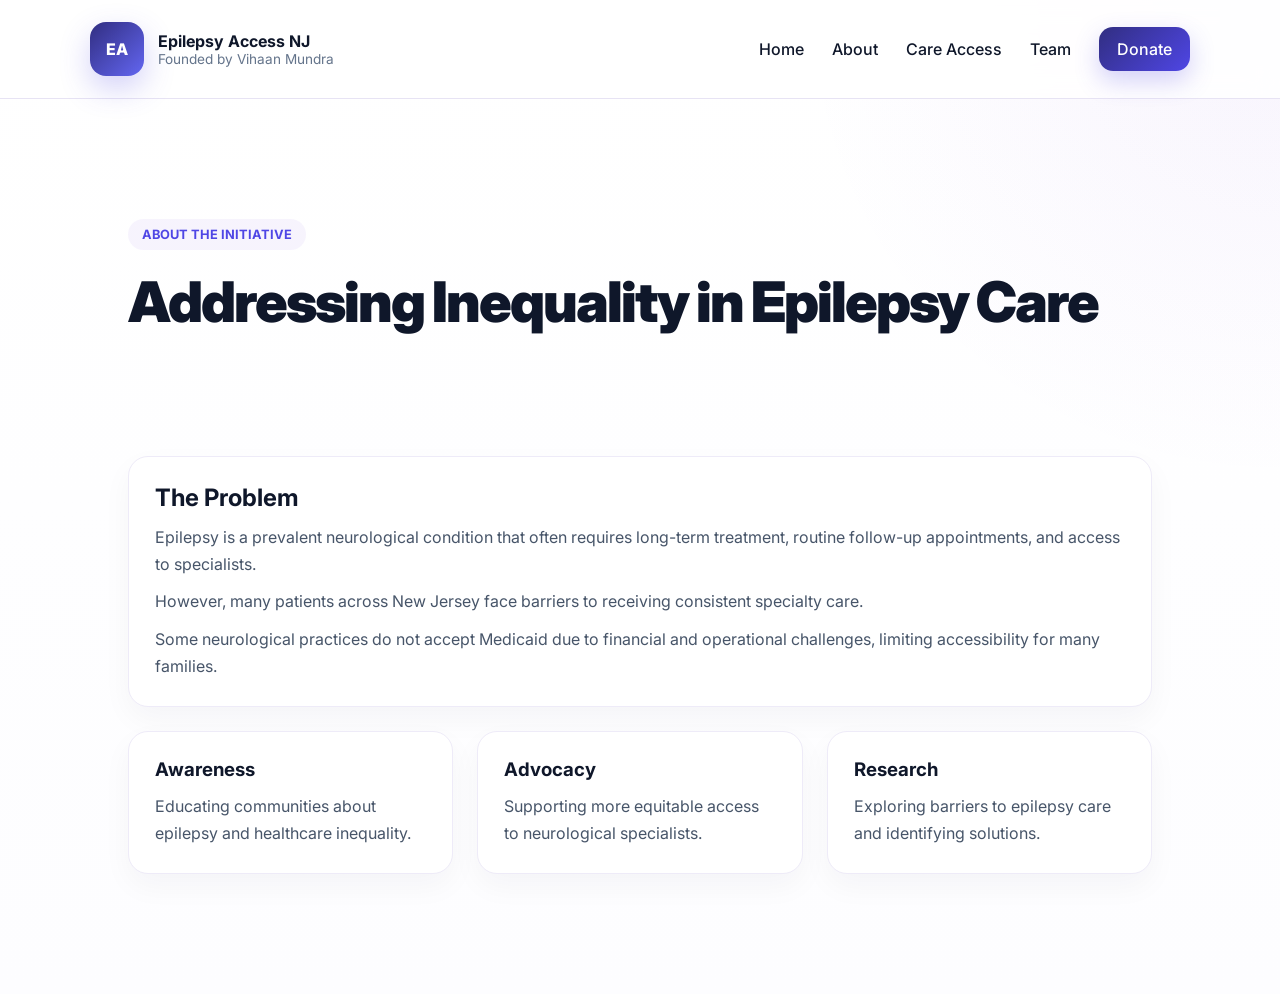
==== about.html @ 3cfb02eb "Add files via upload" ====
<!DOCTYPE html>
<html lang="en">
<head>
    <meta charset="UTF-8">
    <meta name="viewport" content="width=device-width, initial-scale=1.0">
    <title>About | Epilepsy Access NJ</title>
    <link rel="stylesheet" href="style.css">
    <link href="https://fonts.googleapis.com/css2?family=Inter:wght@300;400;500;600;700;800;900&display=swap" rel="stylesheet">
</head>
<body>

    <nav class="navbar">
        <div class="logo-container">
            <div class="logo-box">EA</div>
            <div class="logo-text">
                <h2>Epilepsy Access NJ</h2>
                <p>Founded by Vihaan Mundra</p>
            </div>
        </div>
        <ul class="nav-links">
            <li><a href="index.html">Home</a></li>
            <li><a href="about.html">About</a></li>
            <li><a href="care.html">Care Access</a></li>
            <li><a href="team.html">Team</a></li>
            <li><a href="donate.html" class="donate-nav-btn">Donate</a></li>
        </ul>
    </nav>

    <section class="page-hero">
        <p class="section-tag">ABOUT THE INITIATIVE</p>
        <h1>Addressing Inequality in Epilepsy Care</h1>
    </section>

    <section class="content-section">
        <div class="content-grid">
            <div class="content-card large-card">
                <h2>The Problem</h2>
                <p>Epilepsy is a prevalent neurological condition that often requires long-term treatment, routine follow-up appointments, and access to specialists.</p>
                <p>However, many patients across New Jersey face barriers to receiving consistent specialty care.</p>
                <p>Some neurological practices do not accept Medicaid due to financial and operational challenges, limiting accessibility for many families.</p>
            </div>
            <div class="content-card">
                <h3>Awareness</h3>
                <p>Educating communities about epilepsy and healthcare inequality.</p>
            </div>
            <div class="content-card">
                <h3>Advocacy</h3>
                <p>Supporting more equitable access to neurological specialists.</p>
            </div>
            <div class="content-card">
                <h3>Research</h3>
                <p>Exploring barriers to epilepsy care and identifying solutions.</p>
            </div>
        </div>
    </section>

</body>
</html>
---- style.css ----
/* =========================
   RESET
========================= */

* {
    margin: 0;
    padding: 0;
    box-sizing: border-box;
}

html {
    scroll-behavior: smooth;
}

body {
    font-family: 'Inter', sans-serif;
    background:
        radial-gradient(circle at top right, rgba(109,40,217,0.05), transparent 30%),
        linear-gradient(to bottom, #ffffff, #fdfdff);
    color: #0f172a;
    min-height: 100vh;
}

/* =========================
   NAVBAR (LIGHT THEME)
========================= */

.navbar {
    width: 100%;
    display: flex;
    justify-content: space-between;
    align-items: center;

    padding: 22px 7%;
    position: sticky;
    top: 0;
    z-index: 1000;

    backdrop-filter: blur(14px);
    background: rgba(255,255,255,0.85);
    border-bottom: 1px solid rgba(225,220,242,0.8);
}

/* index.html uses .logo-container; other pages use .logo */
.logo-container,
.logo {
    display: flex;
    align-items: center;
    gap: 14px;
}

/* index.html uses .logo-box; other pages use .logo-icon */
.logo-box,
.logo-icon {
    width: 54px;
    height: 54px;
    border-radius: 16px;

    display: flex;
    justify-content: center;
    align-items: center;

    font-weight: 800;
    font-size: 1rem;
    color: white;

    background: linear-gradient(135deg, #312e81, #6366f1);
    box-shadow: 0 12px 30px rgba(79,70,229,0.25);

    /* keep it from stretching when used as <span> */
    flex-shrink: 0;
}

.logo-text h2,
.logo h2 {
    font-size: 1rem;
    font-weight: 700;
}

.logo-text p,
.logo p {
    font-size: 0.85rem;
    color: #64748b;
}

.nav-links {
    display: flex;
    gap: 28px;
    list-style: none;
}

.nav-links a {
    text-decoration: none;
    color: #0f172a;
    font-weight: 500;
    transition: 0.25s ease;
}

.nav-links a:hover {
    color: #4f46e5;
}

/* index.html uses .donate-nav-btn; other pages use .nav-btn */
.donate-nav-btn,
.nav-btn {
    padding: 12px 18px;
    border-radius: 14px;

    background: linear-gradient(135deg, #312e81, #4f46e5);
    color: white !important;

    box-shadow: 0 10px 25px rgba(79,70,229,0.25);
}

/* =========================
   HERO (HOME PAGE)
========================= */

.hero {
    width: 100%;
    min-height: calc(100vh - 90px);

    display: flex;
    justify-content: space-between;
    align-items: center;

    padding: 70px 7%;
    gap: 70px;
}

.hero-left {
    max-width: 720px;
}

.hero-badge {
    display: inline-block;
    padding: 10px 18px;
    border-radius: 999px;

    background: rgba(109,40,217,0.05);
    color: #4f46e5;

    font-weight: 700;
    margin-bottom: 26px;
}

.hero-left h1 {
    font-size: 5rem;
    font-weight: 900;
    line-height: 1.05;
    letter-spacing: -3px;
}

.hero-left h1 span {
    color: #4f46e5;
}

.hero-description {
    margin-top: 22px;
    color: #475569;
    font-size: 1.1rem;
    line-height: 1.8;
}

.hero-buttons {
    margin-top: 38px;
    display: flex;
    gap: 16px;
}

.primary-btn,
.secondary-btn {
    padding: 16px 26px;
    border-radius: 14px;
    font-weight: 700;
    text-decoration: none;
    transition: 0.25s ease;
}

.primary-btn {
    background: linear-gradient(135deg, #312e81, #4f46e5);
    color: white;
}

.secondary-btn {
    background: white;
    border: 1px solid #eeebf8;
    color: #0f172a;
}

.primary-btn:hover,
.secondary-btn:hover {
    transform: translateY(-4px);
}

/* =========================
   STATS CARDS
========================= */

.hero-right {
    width: 420px;
    display: flex;
    flex-direction: column;
    gap: 20px;
}

.stat-card {
    background: rgba(255,255,255,0.7);
    border: 1px solid rgba(225,220,242,0.9);
    border-radius: 26px;
    padding: 28px;

    box-shadow: 0 18px 40px rgba(15,23,42,0.06);
    transition: 0.25s ease;
}

.stat-card:hover {
    transform: translateY(-6px);
}

.stat-header {
    display: flex;
    align-items: center;
    gap: 10px;
    margin-bottom: 16px;
}

.stat-icon {
    width: 10px;
    height: 10px;
    border-radius: 50%;
    background: #4f46e5;
}

.stat-header span {
    font-size: 0.75rem;
    letter-spacing: 1px;
    color: #64748b;
    font-weight: 700;
}

.stat-card h2 {
    font-size: 2.8rem;
    margin-bottom: 10px;
}

.stat-card p {
    color: #475569;
    line-height: 1.6;
}

/* =========================
   PAGE HERO (ALL OTHER PAGES)
========================= */

.page-hero {
    padding: 120px 10% 60px;
}

.section-tag {
    display: inline-block;
    padding: 8px 14px;
    border-radius: 999px;

    background: rgba(109,40,217,0.05);
    color: #4f46e5;

    font-weight: 700;
    font-size: 0.8rem;

    margin-bottom: 18px;
}

.page-hero h1 {
    font-size: 3.5rem;
    font-weight: 900;
    letter-spacing: -2px;
}

/* =========================
   CONTENT SECTIONS (ABOUT STYLE)
========================= */

.content-section {
    padding: 60px 10% 120px;
}

.content-grid {
    display: grid;
    grid-template-columns: repeat(3, 1fr);
    gap: 24px;
}

.content-card {
    background: white;
    border: 1px solid #eeebf8;
    border-radius: 20px;
    padding: 26px;

    box-shadow: 0 12px 30px rgba(15,23,42,0.04);
    transition: 0.25s ease;
}

.content-card:hover {
    transform: translateY(-6px);
    border-color: rgba(79,70,229,0.3);
}

.large-card {
    grid-column: 1 / -1;
}

.content-card h2,
.content-card h3 {
    margin-bottom: 12px;
}

.content-card p {
    color: #475569;
    line-height: 1.7;
    margin-bottom: 10px;
}

.content-card p:last-child {
    margin-bottom: 0;
}

/* =========================
   TEAM / CARE / DONATE SHARED
========================= */

.grid {
    display: grid;
    grid-template-columns: repeat(auto-fit, minmax(260px, 1fr));
    gap: 22px;
}

.card {
    background: white;
    border: 1px solid #eeebf8;
    border-radius: 20px;
    padding: 24px;
    transition: 0.25s ease;
}

.card:hover {
    transform: translateY(-6px);
    border-color: rgba(79,70,229,0.3);
}

/* =========================
   DONATE BOX
========================= */

.donate-box {
    max-width: 700px;
    margin: auto;
    text-align: center;

    background: white;
    border: 1px solid #eeebf8;
    border-radius: 24px;

    padding: 60px;
}

.donate-btn {
    display: inline-block;
    margin-top: 20px;

    padding: 16px 30px;
    border-radius: 14px;

    background: linear-gradient(135deg, #312e81, #4f46e5);
    color: white;
    font-weight: 700;
    text-decoration: none;
}

/* =========================
   RESPONSIVE
========================= */

@media (max-width: 1000px) {
    .hero {
        flex-direction: column;
        align-items: flex-start;
    }

    .hero-right {
        width: 100%;
    }

    .hero-left h1 {
        font-size: 3.2rem;
    }

    .content-grid {
        grid-template-columns: 1fr;
    }

    .large-card {
        grid-column: 1 / -1;
    }
}

@media (max-width: 600px) {
    .hero-left h1 {
        font-size: 2.6rem;
    }

    .hero-buttons {
        flex-direction: column;
    }

    .page-hero h1 {
        font-size: 2.4rem;
    }

    .navbar {
        padding: 16px 5%;
    }
}
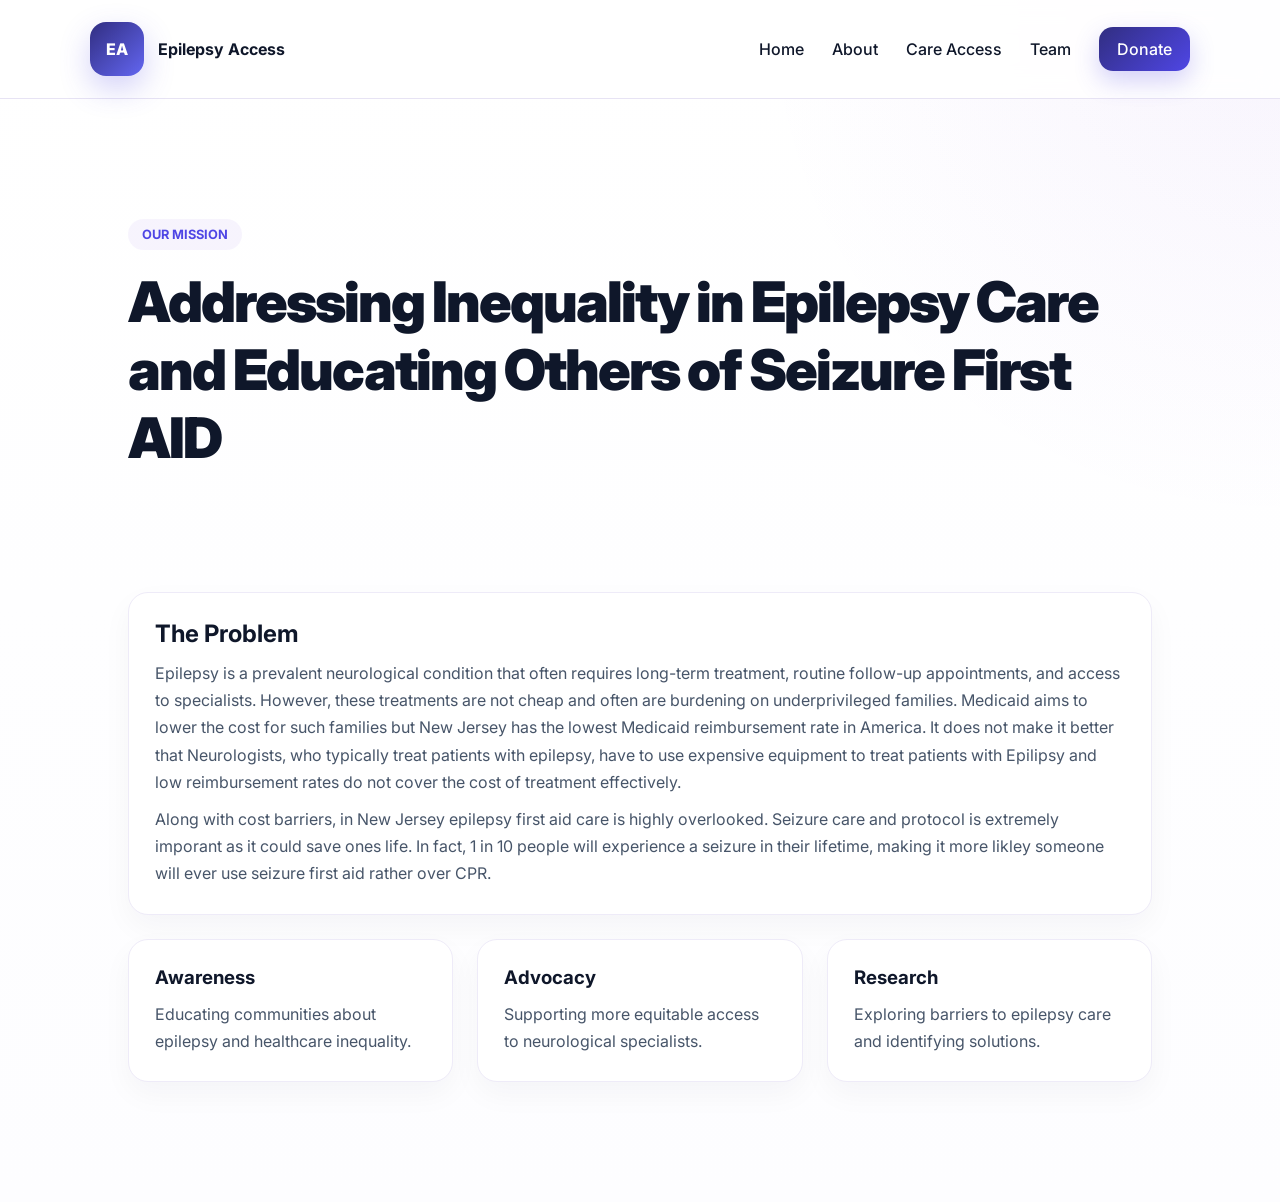
==== commit b1ea2f5b: "Revise about section with updated mission and details Updated the mission statement and added detail" ====
--- a/about.html
+++ b/about.html
@@ -13,8 +13,8 @@
         <div class="logo-container">
             <div class="logo-box">EA</div>
             <div class="logo-text">
-                <h2>Epilepsy Access NJ</h2>
-                <p>Founded by Vihaan Mundra</p>
+                <h2>Epilepsy Access</h2>
+                <p></p>
             </div>
         </div>
         <ul class="nav-links">
@@ -27,17 +27,22 @@
     </nav>
 
     <section class="page-hero">
-        <p class="section-tag">ABOUT THE INITIATIVE</p>
-        <h1>Addressing Inequality in Epilepsy Care</h1>
+        <p class="section-tag">OUR MISSION</p>
+        <h1>Addressing Inequality in Epilepsy Care and Educating Others of Seizure First AID</h1>
     </section>
 
     <section class="content-section">
         <div class="content-grid">
             <div class="content-card large-card">
                 <h2>The Problem</h2>
-                <p>Epilepsy is a prevalent neurological condition that often requires long-term treatment, routine follow-up appointments, and access to specialists.</p>
-                <p>However, many patients across New Jersey face barriers to receiving consistent specialty care.</p>
-                <p>Some neurological practices do not accept Medicaid due to financial and operational challenges, limiting accessibility for many families.</p>
+                <p>Epilepsy is a prevalent neurological condition that often requires long-term treatment, routine follow-up appointments, and access to specialists. 
+                However, these treatments are not cheap and often are burdening on underprivileged families. Medicaid aims to lower the cost for such families
+                but New Jersey has the lowest Medicaid reimbursement rate in America. It does not make it better that Neurologists, who typically treat patients with epilepsy,
+                have to use expensive equipment to treat patients with Epilipsy and low reimbursement rates do not cover the cost of treatment effectively. </p>
+                <p>Along with cost barriers, in New Jersey epilepsy first aid care is highly overlooked. Seizure care and protocol is extremely imporant
+                    as it could save ones life. In fact, 1 in 10 people will experience a seizure in their lifetime, making it more likley someone will ever use 
+                    seizure first aid rather over CPR. </p>
+                
             </div>
             <div class="content-card">
                 <h3>Awareness</h3>
@@ -55,4 +60,4 @@
     </section>
 
 </body>
-</html>+</html>
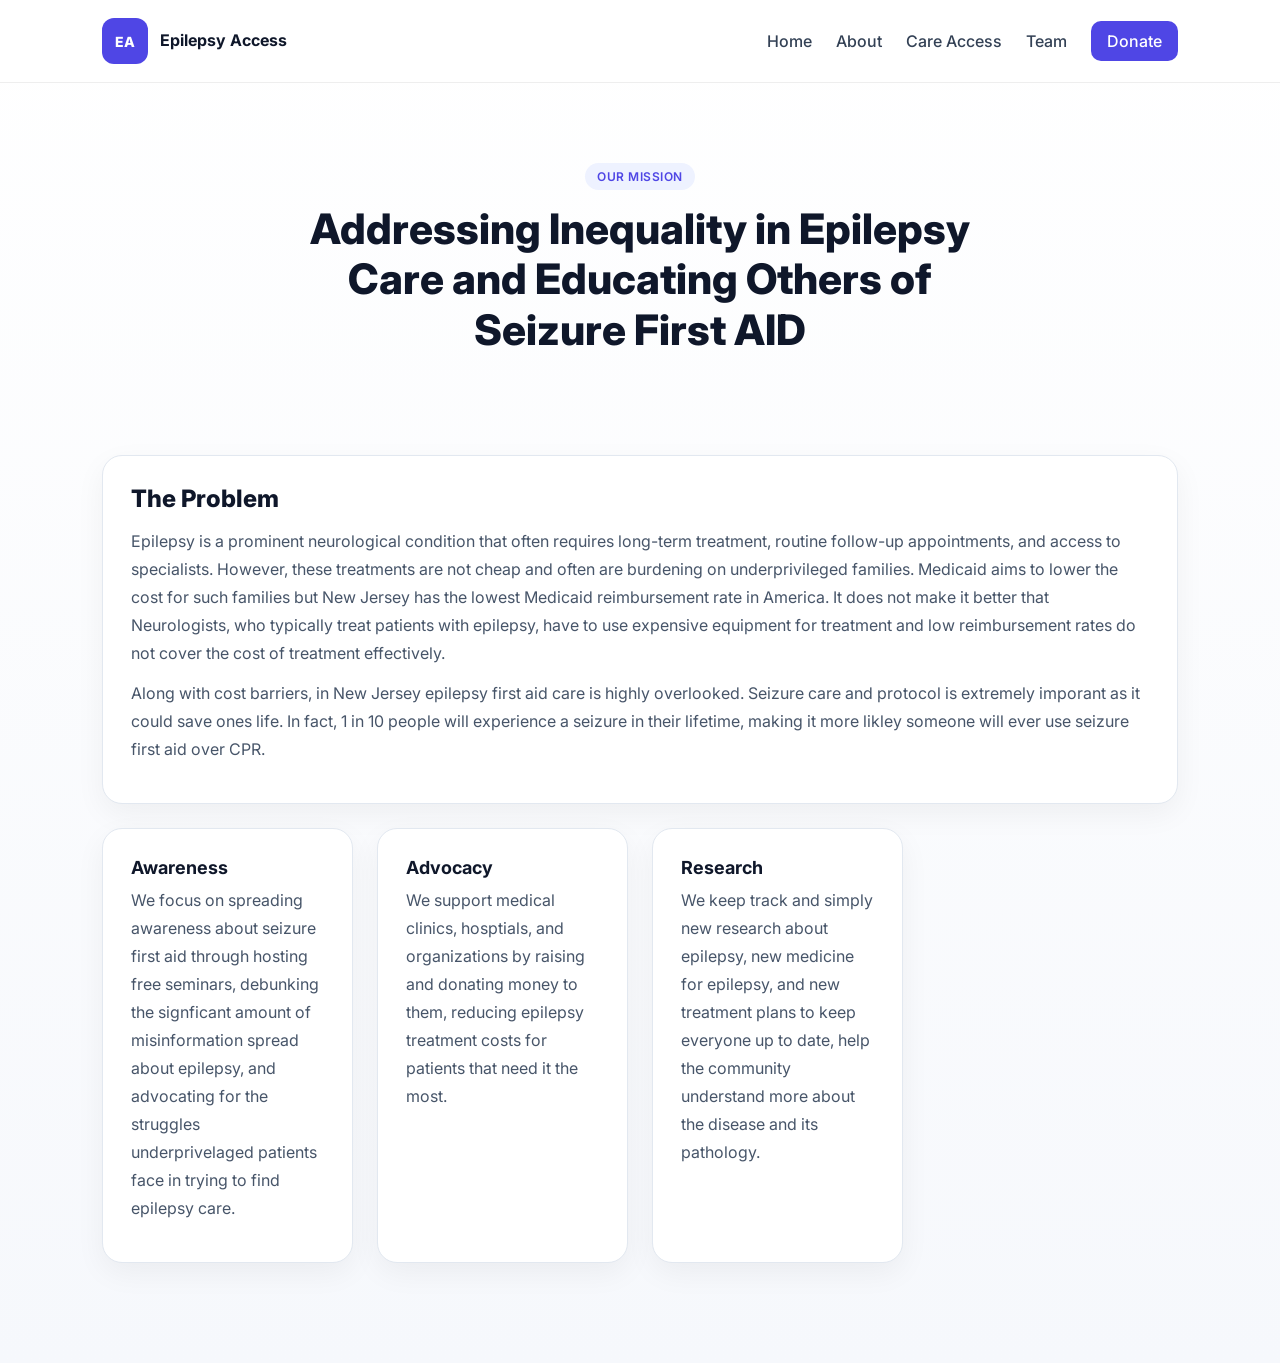
==== commit f5d2cec1: "Revise text for clarity and correctness in about.html" ====
--- a/about.html
+++ b/about.html
@@ -35,26 +35,28 @@
         <div class="content-grid">
             <div class="content-card large-card">
                 <h2>The Problem</h2>
-                <p>Epilepsy is a prevalent neurological condition that often requires long-term treatment, routine follow-up appointments, and access to specialists. 
+                <p>Epilepsy is a prominent neurological condition that often requires long-term treatment, routine follow-up appointments, and access to specialists. 
                 However, these treatments are not cheap and often are burdening on underprivileged families. Medicaid aims to lower the cost for such families
                 but New Jersey has the lowest Medicaid reimbursement rate in America. It does not make it better that Neurologists, who typically treat patients with epilepsy,
-                have to use expensive equipment to treat patients with Epilipsy and low reimbursement rates do not cover the cost of treatment effectively. </p>
+                have to use expensive equipment for treatment and low reimbursement rates do not cover the cost of treatment effectively. </p>
                 <p>Along with cost barriers, in New Jersey epilepsy first aid care is highly overlooked. Seizure care and protocol is extremely imporant
                     as it could save ones life. In fact, 1 in 10 people will experience a seizure in their lifetime, making it more likley someone will ever use 
-                    seizure first aid rather over CPR. </p>
+                    seizure first aid over CPR.</p>
                 
             </div>
             <div class="content-card">
                 <h3>Awareness</h3>
-                <p>Educating communities about epilepsy and healthcare inequality.</p>
+                <p>We focus on spreading awareness about seizure first aid through hosting free seminars, debunking the signficant amount of misinformation spread about epilepsy, 
+                    and advocating for the struggles underprivelaged patients face in trying to find epilepsy care.  </p>
             </div>
             <div class="content-card">
                 <h3>Advocacy</h3>
-                <p>Supporting more equitable access to neurological specialists.</p>
+                <p>We support medical clinics, hosptials, and organizations by raising and donating money to them, reducing epilepsy treatment costs for patients that need it the most. </p>
             </div>
             <div class="content-card">
                 <h3>Research</h3>
-                <p>Exploring barriers to epilepsy care and identifying solutions.</p>
+                <p>We keep track and simply new research about epilepsy, new medicine for epilepsy, and new treatment plans to keep everyone up to date, help the community understand more 
+                about the disease and its pathology.</p>
             </div>
         </div>
     </section>
--- a/style.css
+++ b/style.css
@@ -1,423 +1,399 @@
 /* =========================
    RESET
 ========================= */
-
 * {
     margin: 0;
     padding: 0;
     box-sizing: border-box;
 }
-
 html {
     scroll-behavior: smooth;
 }
-
 body {
-    font-family: 'Inter', sans-serif;
-    background:
-        radial-gradient(circle at top right, rgba(109,40,217,0.05), transparent 30%),
-        linear-gradient(to bottom, #ffffff, #fdfdff);
-    color: #0f172a;
-    min-height: 100vh;
-}
-
-/* =========================
-   NAVBAR (LIGHT THEME)
-========================= */
-
+    font-family: "Inter", sans-serif;
+    background: linear-gradient(180deg, #ffffff, #f6f8fc);
+    color: #0f172a;
+}
+
+/* =========================
+   NAVBAR
+========================= */
 .navbar {
-    width: 100%;
     display: flex;
     justify-content: space-between;
     align-items: center;
-
-    padding: 22px 7%;
+    padding: 18px 8%;
     position: sticky;
     top: 0;
-    z-index: 1000;
-
-    backdrop-filter: blur(14px);
-    background: rgba(255,255,255,0.85);
-    border-bottom: 1px solid rgba(225,220,242,0.8);
-}
-
-/* index.html uses .logo-container; other pages use .logo */
-.logo-container,
-.logo {
-    display: flex;
-    align-items: center;
-    gap: 14px;
-}
-
-/* index.html uses .logo-box; other pages use .logo-icon */
-.logo-box,
-.logo-icon {
-    width: 54px;
-    height: 54px;
-    border-radius: 16px;
-
+    background: rgba(255, 255, 255, 0.9);
+    backdrop-filter: blur(12px);
+    border-bottom: 1px solid #eee;
+    z-index: 100;
+}
+.logo-container {
+    display: flex;
+    align-items: center;
+    gap: 12px;
+}
+.logo-box {
+    width: 46px;
+    height: 46px;
     display: flex;
     justify-content: center;
     align-items: center;
-
-    font-weight: 800;
-    font-size: 1rem;
+    border-radius: 12px;
+    background: #4f46e5;
     color: white;
-
-    background: linear-gradient(135deg, #312e81, #6366f1);
-    box-shadow: 0 12px 30px rgba(79,70,229,0.25);
-
-    /* keep it from stretching when used as <span> */
+    font-weight: 800;
+    font-size: 14px;
     flex-shrink: 0;
 }
-
-.logo-text h2,
-.logo h2 {
-    font-size: 1rem;
+.logo-text h2 {
+    font-size: 16px;
     font-weight: 700;
-}
-
-.logo-text p,
-.logo p {
-    font-size: 0.85rem;
-    color: #64748b;
-}
-
+    color: #0f172a;
+    line-height: 1.2;
+}
+.logo-text p {
+    font-size: 12px;
+    color: #94a3b8;
+}
 .nav-links {
     display: flex;
-    gap: 28px;
+    gap: 24px;
     list-style: none;
-}
-
+    align-items: center;
+}
 .nav-links a {
     text-decoration: none;
-    color: #0f172a;
+    color: #334155;
     font-weight: 500;
-    transition: 0.25s ease;
-}
-
+    transition: color 0.2s;
+}
 .nav-links a:hover {
     color: #4f46e5;
 }
-
-/* index.html uses .donate-nav-btn; other pages use .nav-btn */
-.donate-nav-btn,
-.nav-btn {
-    padding: 12px 18px;
-    border-radius: 14px;
-
-    background: linear-gradient(135deg, #312e81, #4f46e5);
+.donate-nav-btn {
+    background: #4f46e5;
     color: white !important;
-
-    box-shadow: 0 10px 25px rgba(79,70,229,0.25);
-}
-
-/* =========================
-   HERO (HOME PAGE)
-========================= */
-
+    padding: 10px 16px;
+    border-radius: 10px;
+}
+.donate-nav-btn:hover {
+    background: #4338ca;
+    color: white !important;
+}
+
+/* =========================
+   HERO (INDEX PAGE)
+========================= */
 .hero {
-    width: 100%;
-    min-height: calc(100vh - 90px);
-
-    display: flex;
+    display: flex;
+    align-items: center;
     justify-content: space-between;
-    align-items: center;
-
-    padding: 70px 7%;
-    gap: 70px;
-}
-
+    gap: 48px;
+    padding: 80px 8%;
+    min-height: calc(100vh - 80px);
+}
 .hero-left {
-    max-width: 720px;
-}
-
+    flex: 1;
+    max-width: 560px;
+}
 .hero-badge {
     display: inline-block;
-    padding: 10px 18px;
+    padding: 6px 12px;
+    background: #eef2ff;
+    color: #4f46e5;
     border-radius: 999px;
-
-    background: rgba(109,40,217,0.05);
-    color: #4f46e5;
-
+    font-size: 12px;
     font-weight: 700;
-    margin-bottom: 26px;
-}
-
+    letter-spacing: 0.05em;
+    margin-bottom: 20px;
+}
 .hero-left h1 {
-    font-size: 5rem;
-    font-weight: 900;
-    line-height: 1.05;
-    letter-spacing: -3px;
-}
-
+    font-size: 48px;
+    font-weight: 800;
+    line-height: 1.15;
+    margin-bottom: 20px;
+    color: #0f172a;
+}
 .hero-left h1 span {
     color: #4f46e5;
 }
-
 .hero-description {
-    margin-top: 22px;
+    font-size: 16px;
     color: #475569;
-    font-size: 1.1rem;
-    line-height: 1.8;
-}
-
+    line-height: 1.75;
+    margin-bottom: 32px;
+}
 .hero-buttons {
-    margin-top: 38px;
-    display: flex;
-    gap: 16px;
-}
-
-.primary-btn,
+    display: flex;
+    gap: 14px;
+    flex-wrap: wrap;
+}
+.primary-btn {
+    display: inline-block;
+    padding: 14px 24px;
+    background: #4f46e5;
+    color: white;
+    border-radius: 12px;
+    font-weight: 600;
+    text-decoration: none;
+    transition: background 0.2s;
+}
+.primary-btn:hover {
+    background: #4338ca;
+}
 .secondary-btn {
-    padding: 16px 26px;
-    border-radius: 14px;
-    font-weight: 700;
+    display: inline-block;
+    padding: 14px 24px;
+    background: white;
+    color: #0f172a;
+    border-radius: 12px;
+    font-weight: 600;
     text-decoration: none;
-    transition: 0.25s ease;
-}
-
-.primary-btn {
-    background: linear-gradient(135deg, #312e81, #4f46e5);
-    color: white;
-}
-
-.secondary-btn {
-    background: white;
-    border: 1px solid #eeebf8;
-    color: #0f172a;
-}
-
-.primary-btn:hover,
+    border: 1px solid #e2e8f0;
+    transition: border-color 0.2s, color 0.2s;
+}
 .secondary-btn:hover {
-    transform: translateY(-4px);
-}
-
-/* =========================
-   STATS CARDS
-========================= */
-
+    border-color: #4f46e5;
+    color: #4f46e5;
+}
 .hero-right {
-    width: 420px;
     display: flex;
     flex-direction: column;
     gap: 20px;
-}
-
+    flex-shrink: 0;
+    width: 300px;
+}
+
+/* =========================
+   STAT CARDS (HERO)
+========================= */
 .stat-card {
-    background: rgba(255,255,255,0.7);
-    border: 1px solid rgba(225,220,242,0.9);
-    border-radius: 26px;
-    padding: 28px;
-
-    box-shadow: 0 18px 40px rgba(15,23,42,0.06);
-    transition: 0.25s ease;
-}
-
-.stat-card:hover {
-    transform: translateY(-6px);
-}
-
+    background: white;
+    border: 1px solid #e2e8f0;
+    border-radius: 18px;
+    padding: 24px;
+    box-shadow: 0 8px 24px rgba(0, 0, 0, 0.06);
+}
 .stat-header {
     display: flex;
     align-items: center;
     gap: 10px;
-    margin-bottom: 16px;
-}
-
+    margin-bottom: 10px;
+}
 .stat-icon {
     width: 10px;
     height: 10px;
+    background: #4f46e5;
     border-radius: 50%;
-    background: #4f46e5;
-}
-
+}
 .stat-header span {
-    font-size: 0.75rem;
-    letter-spacing: 1px;
+    font-size: 11px;
+    font-weight: 700;
+    color: #94a3b8;
+    letter-spacing: 0.06em;
+}
+.stat-card h2 {
+    font-size: 32px;
+    font-weight: 800;
+    color: #0f172a;
+    margin-bottom: 6px;
+}
+.stat-card p {
+    font-size: 14px;
     color: #64748b;
-    font-weight: 700;
-}
-
-.stat-card h2 {
-    font-size: 2.8rem;
-    margin-bottom: 10px;
-}
-
-.stat-card p {
-    color: #475569;
     line-height: 1.6;
 }
 
 /* =========================
-   PAGE HERO (ALL OTHER PAGES)
-========================= */
-
+   PAGE HERO (INNER PAGES)
+========================= */
 .page-hero {
-    padding: 120px 10% 60px;
-}
-
+    text-align: center;
+    padding: 80px 20px 40px;
+}
 .section-tag {
     display: inline-block;
-    padding: 8px 14px;
+    padding: 6px 12px;
+    background: #eef2ff;
+    color: #4f46e5;
     border-radius: 999px;
-
-    background: rgba(109,40,217,0.05);
-    color: #4f46e5;
-
-    font-weight: 700;
-    font-size: 0.8rem;
-
-    margin-bottom: 18px;
-}
-
+    font-size: 12px;
+    font-weight: 600;
+    letter-spacing: 0.04em;
+    margin-bottom: 14px;
+}
 .page-hero h1 {
-    font-size: 3.5rem;
-    font-weight: 900;
-    letter-spacing: -2px;
-}
-
-/* =========================
-   CONTENT SECTIONS (ABOUT STYLE)
-========================= */
-
+    font-size: 42px;
+    font-weight: 800;
+    max-width: 700px;
+    margin: 0 auto;
+    line-height: 1.2;
+}
+
+/* =========================
+   CONTENT SECTION
+========================= */
 .content-section {
-    padding: 60px 10% 120px;
-}
-
+    padding: 60px 8% 100px;
+}
 .content-grid {
     display: grid;
-    grid-template-columns: repeat(3, 1fr);
+    grid-template-columns: repeat(auto-fit, minmax(240px, 1fr));
     gap: 24px;
-}
-
+    max-width: 1100px;
+    margin: 0 auto;
+}
 .content-card {
     background: white;
-    border: 1px solid #eeebf8;
+    border: 1px solid #e2e8f0;
     border-radius: 20px;
-    padding: 26px;
-
-    box-shadow: 0 12px 30px rgba(15,23,42,0.04);
-    transition: 0.25s ease;
-}
-
-.content-card:hover {
-    transform: translateY(-6px);
-    border-color: rgba(79,70,229,0.3);
-}
-
+    padding: 28px;
+    box-shadow: 0 10px 30px rgba(0, 0, 0, 0.05);
+}
+.content-card h2 {
+    font-size: 24px;
+    font-weight: 800;
+    color: #0f172a;
+    margin-bottom: 14px;
+}
+.content-card h3 {
+    font-size: 18px;
+    font-weight: 700;
+    color: #0f172a;
+    margin-bottom: 8px;
+}
+.content-card p {
+    color: #475569;
+    line-height: 1.75;
+    margin-bottom: 12px;
+}
 .large-card {
     grid-column: 1 / -1;
 }
 
-.content-card h2,
-.content-card h3 {
-    margin-bottom: 12px;
-}
-
-.content-card p {
+/* =========================
+   TEAM PAGE
+========================= */
+.team-wrapper {
+    display: flex;
+    justify-content: center;
+    padding: 70px 20px 120px;
+}
+.team-box {
+    display: grid;
+    grid-template-columns: 360px 1fr;
+    gap: 40px;
+    max-width: 1000px;
+    width: 100%;
+    background: white;
+    border: 1px solid #eee;
+    border-radius: 24px;
+    padding: 32px;
+    box-shadow: 0 20px 50px rgba(0, 0, 0, 0.08);
+    align-items: center;
+}
+.team-img {
+    width: 360px;
+    height: 420px;
+    border-radius: 18px;
+    overflow: hidden;
+}
+.team-img img {
+    width: 100%;
+    height: 100%;
+    object-fit: cover;
+    object-position: top;
+    display: block;
+}
+.team-text h2 {
+    font-size: 36px;
+    font-weight: 800;
+    margin-bottom: 14px;
+}
+.team-text p {
     color: #475569;
     line-height: 1.7;
+    margin-bottom: 14px;
+}
+.tag {
+    display: inline-block;
+    padding: 6px 12px;
+    border-radius: 999px;
+    background: #eef2ff;
+    color: #4f46e5;
+    font-size: 12px;
+    font-weight: 600;
     margin-bottom: 10px;
 }
-
-.content-card p:last-child {
-    margin-bottom: 0;
-}
-
-/* =========================
-   TEAM / CARE / DONATE SHARED
-========================= */
-
-.grid {
-    display: grid;
-    grid-template-columns: repeat(auto-fit, minmax(260px, 1fr));
-    gap: 22px;
-}
-
-.card {
-    background: white;
-    border: 1px solid #eeebf8;
-    border-radius: 20px;
-    padding: 24px;
-    transition: 0.25s ease;
-}
-
-.card:hover {
-    transform: translateY(-6px);
-    border-color: rgba(79,70,229,0.3);
-}
-
-/* =========================
-   DONATE BOX
-========================= */
-
-.donate-box {
-    max-width: 700px;
-    margin: auto;
-    text-align: center;
-
-    background: white;
-    border: 1px solid #eeebf8;
-    border-radius: 24px;
-
-    padding: 60px;
-}
-
-.donate-btn {
-    display: inline-block;
-    margin-top: 20px;
-
-    padding: 16px 30px;
-    border-radius: 14px;
-
-    background: linear-gradient(135deg, #312e81, #4f46e5);
-    color: white;
-    font-weight: 700;
+.btn {
+    display: inline-block;
+    margin-top: 10px;
+    padding: 12px 18px;
+    border-radius: 12px;
+    background: #4f46e5;
+    color: white !important;
     text-decoration: none;
+    font-weight: 600;
+    transition: background 0.2s;
+}
+.btn:hover {
+    background: #4338ca;
 }
 
 /* =========================
    RESPONSIVE
 ========================= */
-
-@media (max-width: 1000px) {
+@media (max-width: 900px) {
     .hero {
         flex-direction: column;
-        align-items: flex-start;
-    }
-
+        padding: 60px 6%;
+        min-height: unset;
+    }
+    .hero-left {
+        max-width: 100%;
+        text-align: center;
+    }
+    .hero-left h1 {
+        font-size: 36px;
+    }
+    .hero-buttons {
+        justify-content: center;
+    }
     .hero-right {
         width: 100%;
     }
-
+    .team-box {
+        grid-template-columns: 1fr;
+        text-align: center;
+    }
+    .team-img {
+        width: 100%;
+        height: 360px;
+    }
+    .page-hero h1 {
+        font-size: 30px;
+    }
+    .navbar {
+        padding: 16px 5%;
+        flex-wrap: wrap;
+        gap: 12px;
+    }
+    .nav-links {
+        gap: 14px;
+    }
+}
+
+@media (max-width: 600px) {
     .hero-left h1 {
-        font-size: 3.2rem;
-    }
-
+        font-size: 28px;
+    }
     .content-grid {
         grid-template-columns: 1fr;
     }
-
     .large-card {
-        grid-column: 1 / -1;
-    }
-}
-
-@media (max-width: 600px) {
-    .hero-left h1 {
-        font-size: 2.6rem;
-    }
-
-    .hero-buttons {
-        flex-direction: column;
-    }
-
-    .page-hero h1 {
-        font-size: 2.4rem;
-    }
-
-    .navbar {
-        padding: 16px 5%;
-    }
-}+        grid-column: auto;
+    }
+}
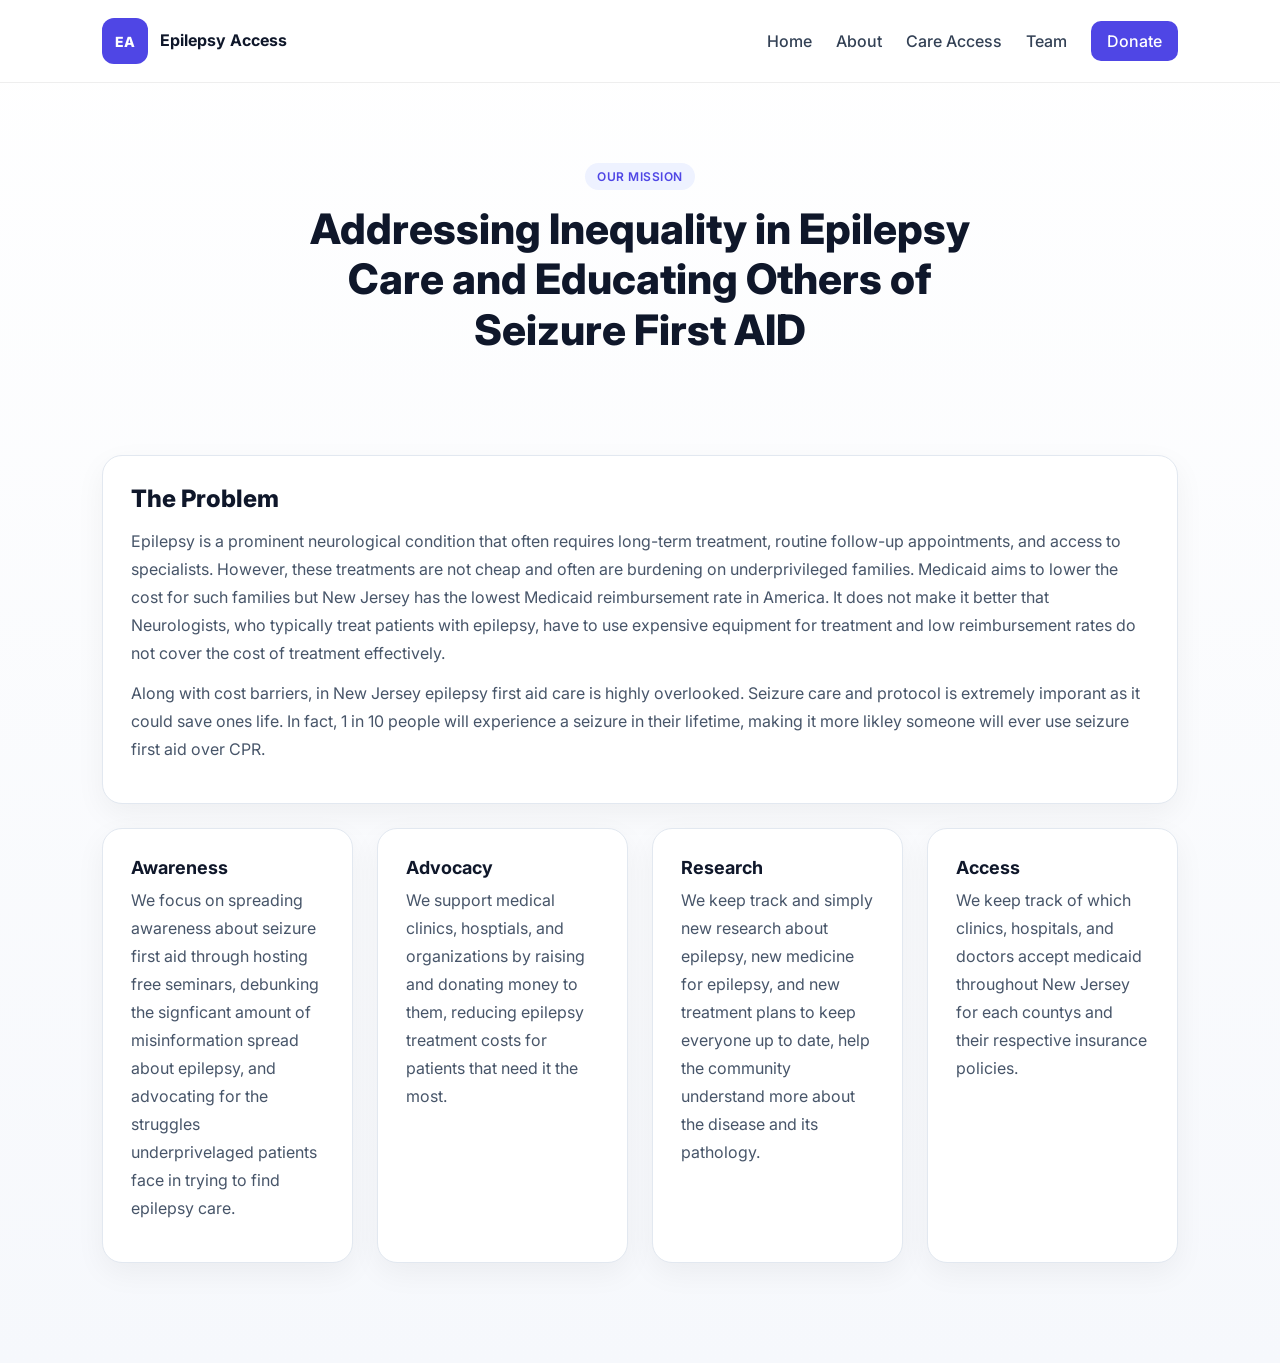
==== commit 269c0d1f: "Add Access section to about.html" ====
--- a/about.html
+++ b/about.html
@@ -58,6 +58,10 @@
                 <p>We keep track and simply new research about epilepsy, new medicine for epilepsy, and new treatment plans to keep everyone up to date, help the community understand more 
                 about the disease and its pathology.</p>
             </div>
+            <div class="content-card">
+                <h3>Access</h3>
+                <p>We keep track of which clinics, hospitals, and doctors accept medicaid throughout New Jersey for each countys and their respective insurance policies.</p>
+            </div>
         </div>
     </section>
 
